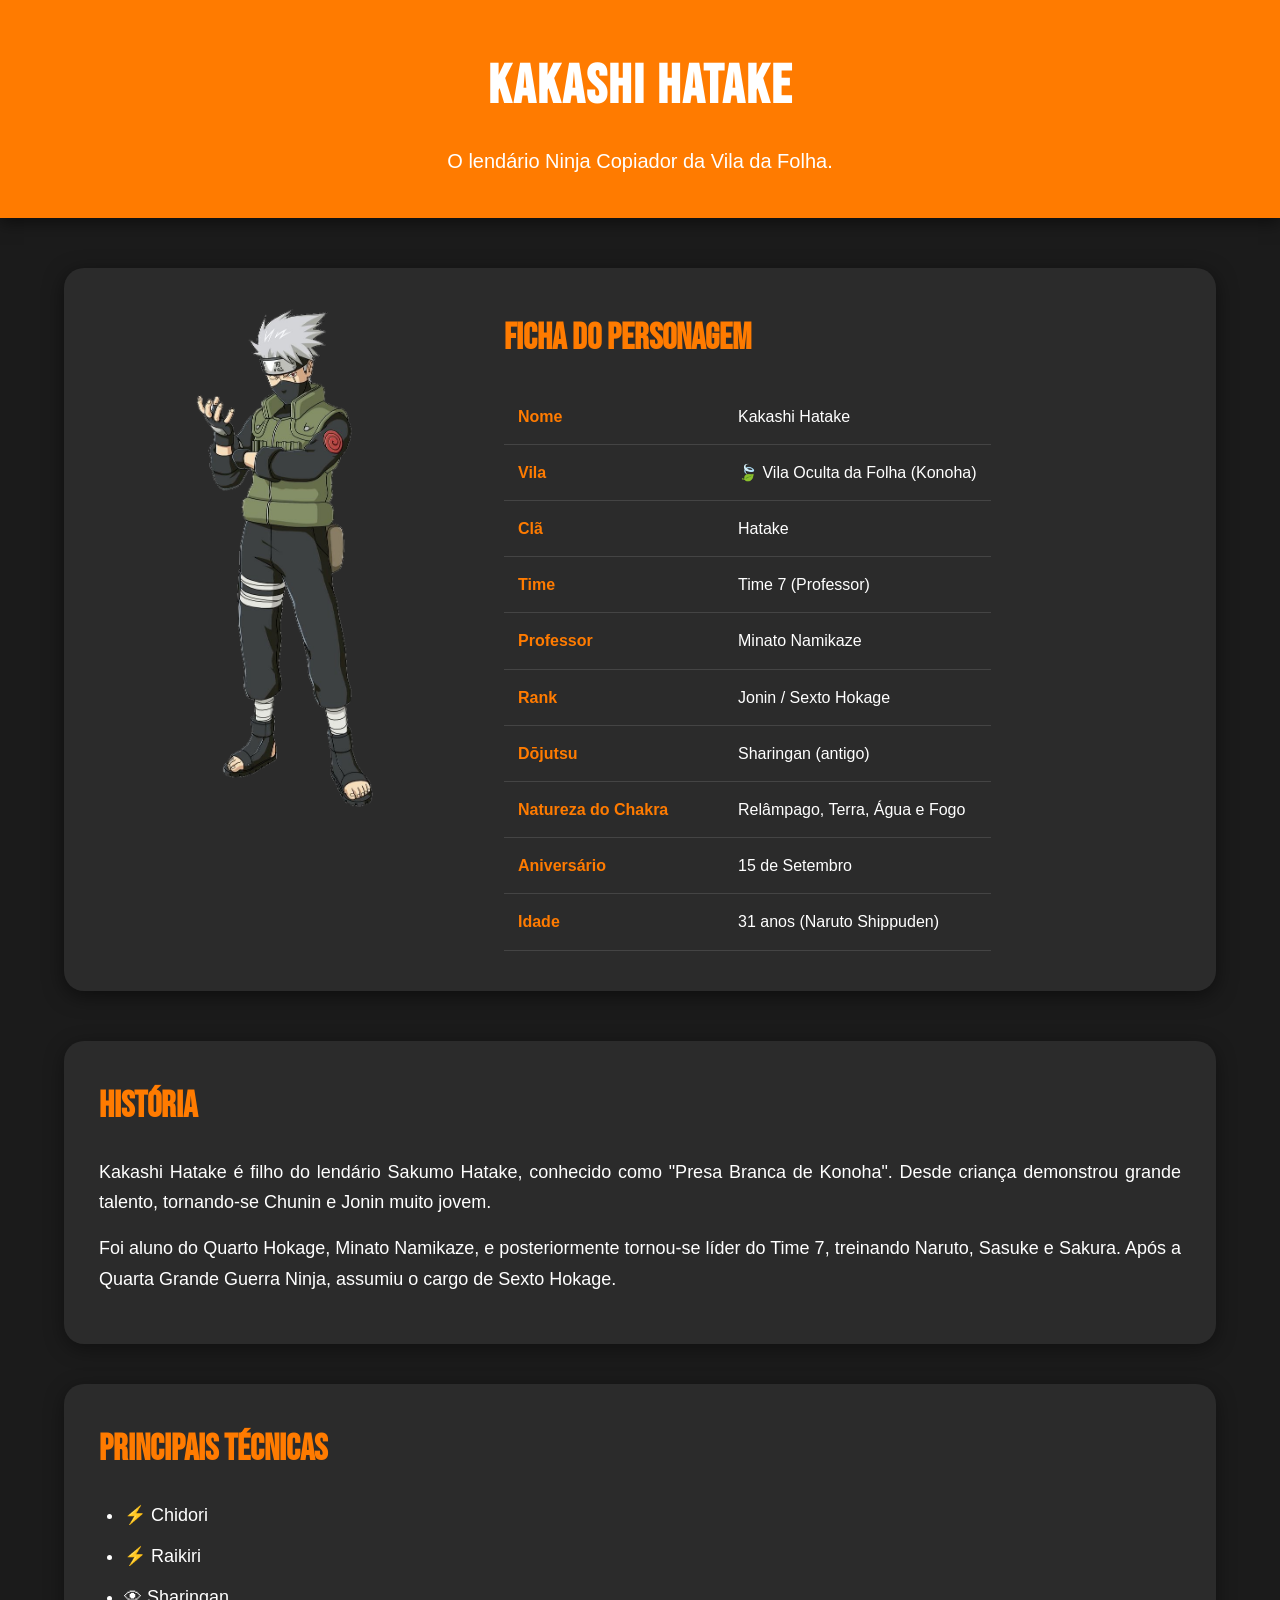
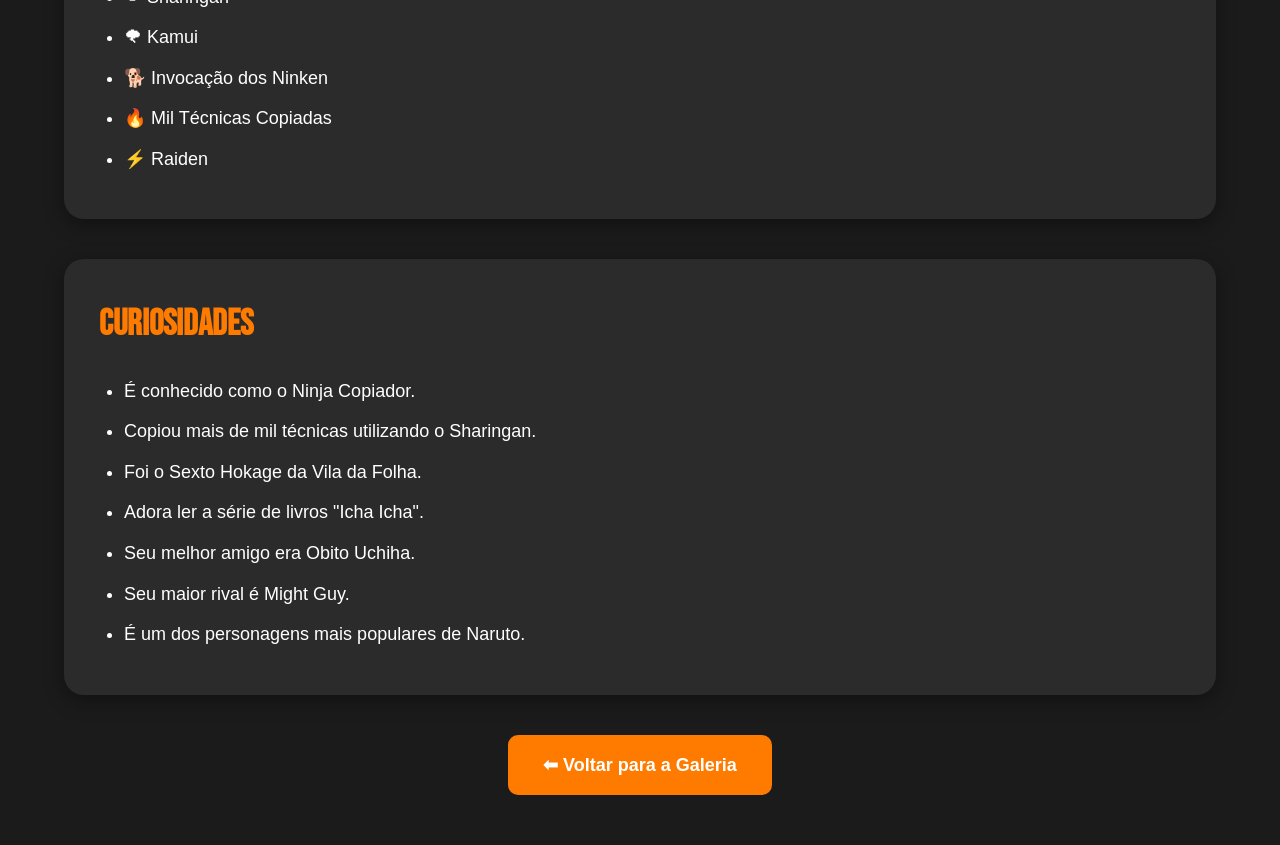
==== kakashi.html @ e5eb8312 "first commit" ====
<!DOCTYPE html>
<html lang="pt-BR">

<head>
    <meta charset="UTF-8">
    <meta name="viewport" content="width=device-width, initial-scale=1.0">
    <title>Kakashi Hatake</title>

    <link rel="stylesheet" href="perfil.css">

    <link rel="preconnect" href="https://fonts.googleapis.com">
    <link rel="preconnect" href="https://fonts.gstatic.com" crossorigin>

    <link href="https://fonts.googleapis.com/css2?family=Bebas+Neue&display=swap" rel="stylesheet">
</head>

<body>

    <header>

        <h1>Kakashi Hatake</h1>

        <p>O lendário Ninja Copiador da Vila da Folha.</p>

    </header>

    <main>

        <section class="perfil">

        <div class="foto-perfil">

            <img src="imagens/kakashi.png" alt="Kakashi Hatake">

        </div>

            <div class="info">

                <h2>Ficha do Personagem</h2>

                <table>

                    <tr>
                        <th>Nome</th>
                        <td>Kakashi Hatake</td>
                    </tr>

                    <tr>
                        <th>Vila</th>
                        <td>🍃 Vila Oculta da Folha (Konoha)</td>
                    </tr>

                    <tr>
                        <th>Clã</th>
                        <td>Hatake</td>
                    </tr>

                    <tr>
                        <th>Time</th>
                        <td>Time 7 (Professor)</td>
                    </tr>

                    <tr>
                        <th>Professor</th>
                        <td>Minato Namikaze</td>
                    </tr>

                    <tr>
                        <th>Rank</th>
                        <td>Jonin / Sexto Hokage</td>
                    </tr>

                    <tr>
                        <th>Dōjutsu</th>
                        <td>Sharingan (antigo)</td>
                    </tr>

                    <tr>
                        <th>Natureza do Chakra</th>
                        <td>Relâmpago, Terra, Água e Fogo</td>
                    </tr>

                    <tr>
                        <th>Aniversário</th>
                        <td>15 de Setembro</td>
                    </tr>

                    <tr>
                        <th>Idade</th>
                        <td>31 anos (Naruto Shippuden)</td>
                    </tr>

                </table>

            </div>

        </section>

        <section class="caixa">

            <h2>História</h2>

            <p>
                Kakashi Hatake é filho do lendário Sakumo Hatake, conhecido como
                "Presa Branca de Konoha". Desde criança demonstrou grande talento,
                tornando-se Chunin e Jonin muito jovem.
            </p>

            <p>
                Foi aluno do Quarto Hokage, Minato Namikaze, e posteriormente
                tornou-se líder do Time 7, treinando Naruto, Sasuke e Sakura.
                Após a Quarta Grande Guerra Ninja, assumiu o cargo de Sexto Hokage.
            </p>

        </section>

        <section class="caixa">

            <h2>Principais Técnicas</h2>

            <ul>

                <li>⚡ Chidori</li>

                <li>⚡ Raikiri</li>

                <li>👁 Sharingan</li>

                <li>🌪 Kamui</li>

                <li>🐕 Invocação dos Ninken</li>

                <li>🔥 Mil Técnicas Copiadas</li>

                <li>⚡ Raiden</li>

            </ul>

        </section>

        <section class="caixa">

            <h2>Curiosidades</h2>

            <ul>

                <li>É conhecido como o Ninja Copiador.</li>

                <li>Copiou mais de mil técnicas utilizando o Sharingan.</li>

                <li>Foi o Sexto Hokage da Vila da Folha.</li>

                <li>Adora ler a série de livros "Icha Icha".</li>

                <li>Seu melhor amigo era Obito Uchiha.</li>

                <li>Seu maior rival é Might Guy.</li>

                <li>É um dos personagens mais populares de Naruto.</li>

            </ul>

        </section>

        <div class="centro">

            <a href="index.html" class="botao">
                ⬅ Voltar para a Galeria
            </a>

        </div>

    </main>

</body>

</html>
---- perfil.css ----
*{
    margin:0;
    padding:0;
    box-sizing:border-box;
}

body{
    font-family:Arial, Helvetica, sans-serif;
    background:#1b1b1b;
    color:#ffffff;
    line-height:1.7;
}

header{
    background:#ff7b00;
    text-align:center;
    padding:40px 20px;
    box-shadow:0 5px 15px rgba(0,0,0,.5);
}

header h1{
    font-family:'Bebas Neue', sans-serif;
    font-size:55px;
    letter-spacing:2px;
    margin-bottom:10px;
}

header p{
    font-size:20px;
}

main{
    width:90%;
    max-width:1400px;
    margin:50px auto;
}

.perfil{
    display:flex;
    gap:50px;
    align-items:flex-start;
    background:#2b2b2b;
    padding:40px;
    border-radius:20px;
    box-shadow:0 5px 20px rgba(0,0,0,.5);
    margin-bottom:50px;
}

.foto-perfil{
    width:350px;
    height:500px;
    display:flex;
    justify-content:center;
    align-items:center;
    flex-shrink:0;
}

.foto-perfil img{
    max-width:100%;
    max-height:100%;
    object-fit:contain;
}

.informacoes{
    flex:1;
}

.informacoes h2{
    color:#ff7b00;
    font-family:'Bebas Neue', sans-serif;
    font-size:38px;
    margin-bottom:25px;
}

table{
    width:100%;
    border-collapse:collapse;
}

th{
    width:220px;
    text-align:left;
    color:#ff7b00;
    padding:14px;
    border-bottom:1px solid #444;
}

td{
    padding:14px;
    border-bottom:1px solid #444;
}

section{
    background:#2b2b2b;
    padding:35px;
    border-radius:20px;
    margin-bottom:40px;
    box-shadow:0 5px 20px rgba(0,0,0,.4);
}

section h2{
    color:#ff7b00;
    font-family:'Bebas Neue', sans-serif;
    font-size:36px;
    margin-bottom:20px;
}

section p{
    font-size:18px;
    text-align:justify;
    margin-bottom:15px;
}

ul{
    margin-left:25px;
}

li{
    margin-bottom:10px;
    font-size:18px;
}

.centro{
    text-align:center;
    background:none;
    box-shadow:none;
    padding:0;
}

.botao{
    display:inline-block;
    background:#ff7b00;
    color:#fff;
    text-decoration:none;
    padding:15px 35px;
    border-radius:10px;
    font-size:18px;
    font-weight:bold;
    transition:.3s;
}

.botao:hover{
    background:#ff9900;
    transform:translateY(-4px);
}

footer{
    background:#111;
    text-align:center;
    padding:30px;
    margin-top:60px;
    border-top:3px solid #ff7b00;
}

@media(max-width:900px){

    .perfil{
        flex-direction:column;
        align-items:center;
        text-align:center;
    }

    .foto-perfil{
        width:250px;
    }

    .foto-perfil img{
        height:350px;
    }

    table{
        font-size:15px;
    }

    th{
        width:140px;
    }

    section{
        padding:25px;
    }

    header h1{
        font-size:40px;
    }

}
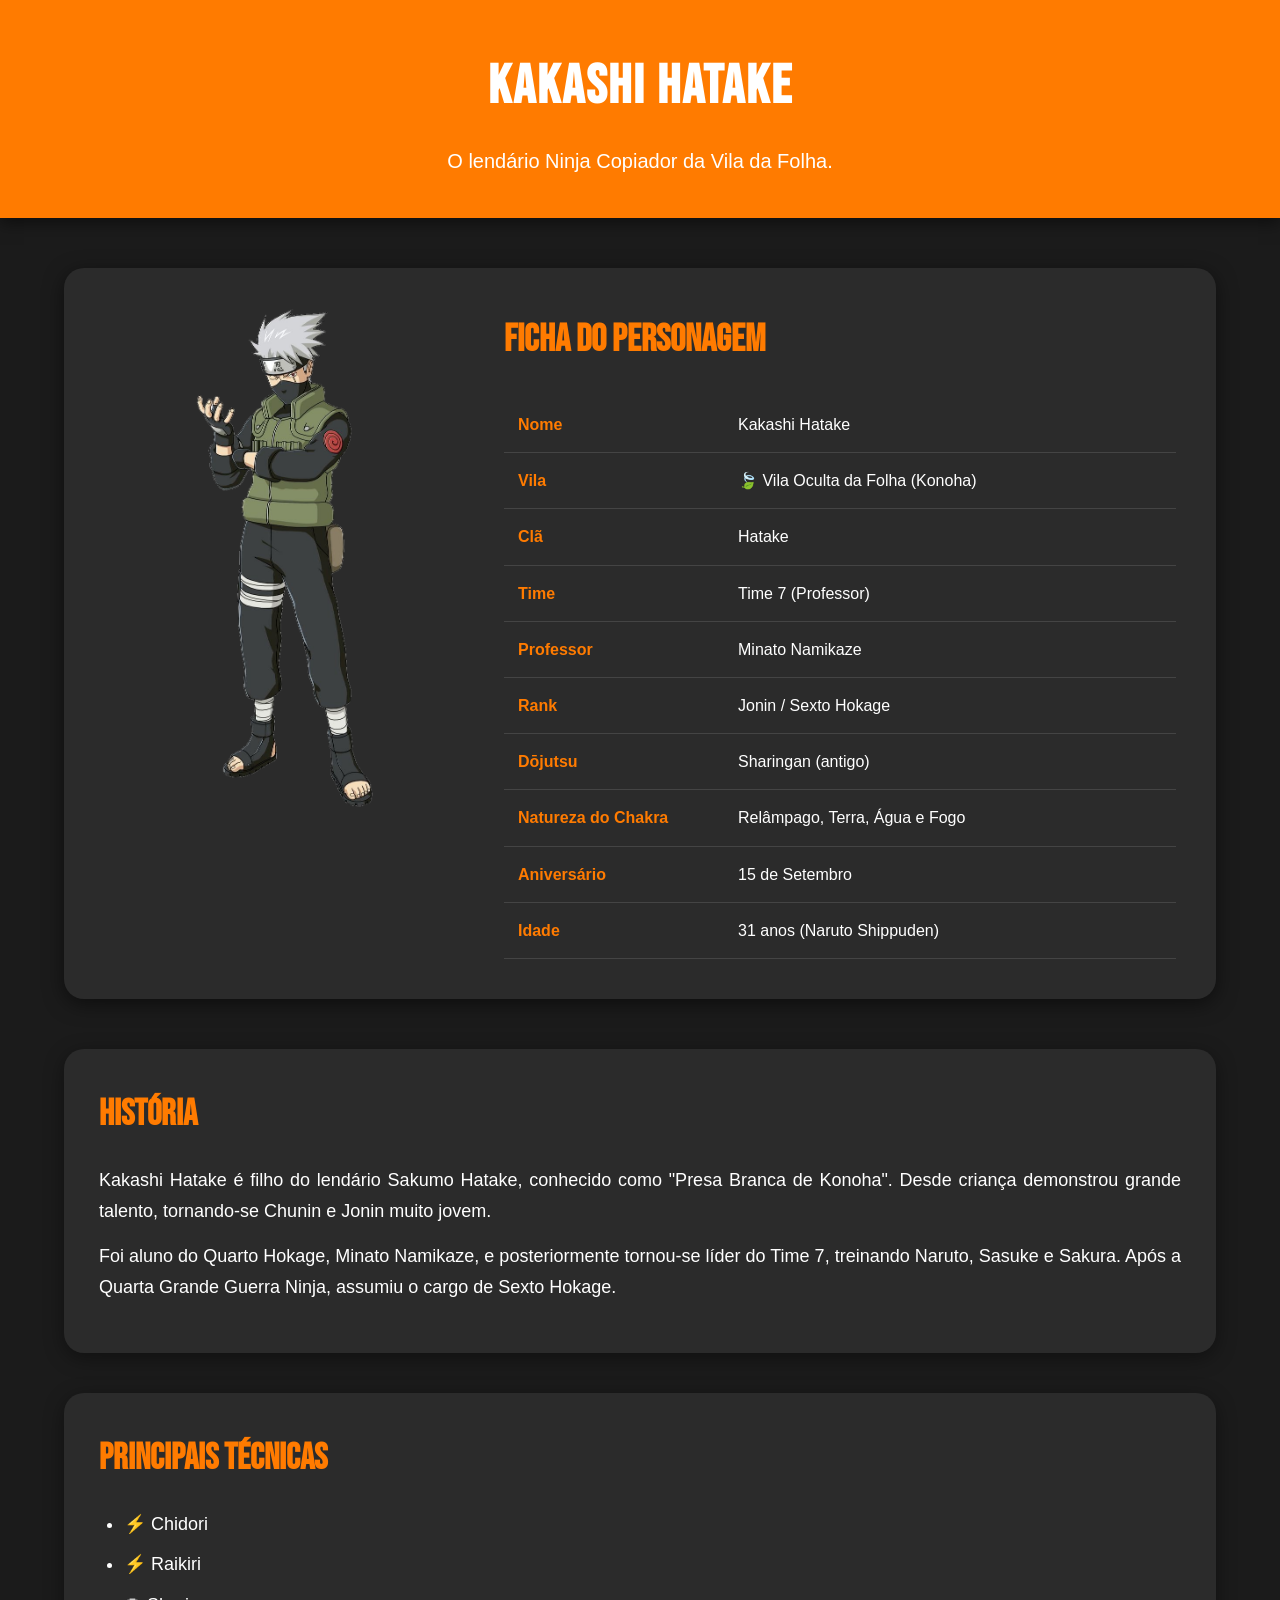
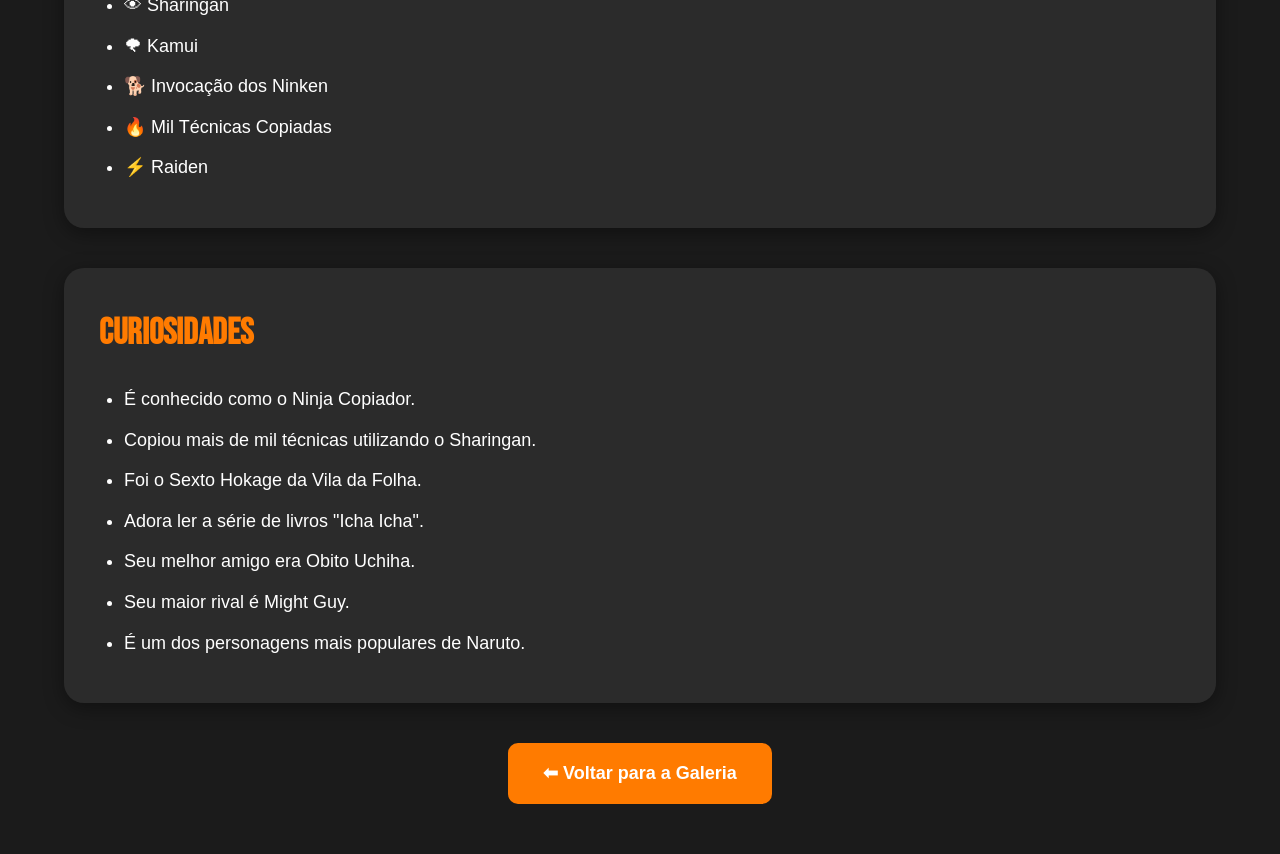
==== commit f032264b: "js" ====
--- a/kakashi.html
+++ b/kakashi.html
@@ -34,7 +34,7 @@
 
         </div>
 
-            <div class="info">
+            <div class="informacoes">
 
                 <h2>Ficha do Personagem</h2>
 
@@ -171,7 +171,7 @@
         </div>
 
     </main>
-
+<script src="script.js"></script>
 </body>
 
 </html>
